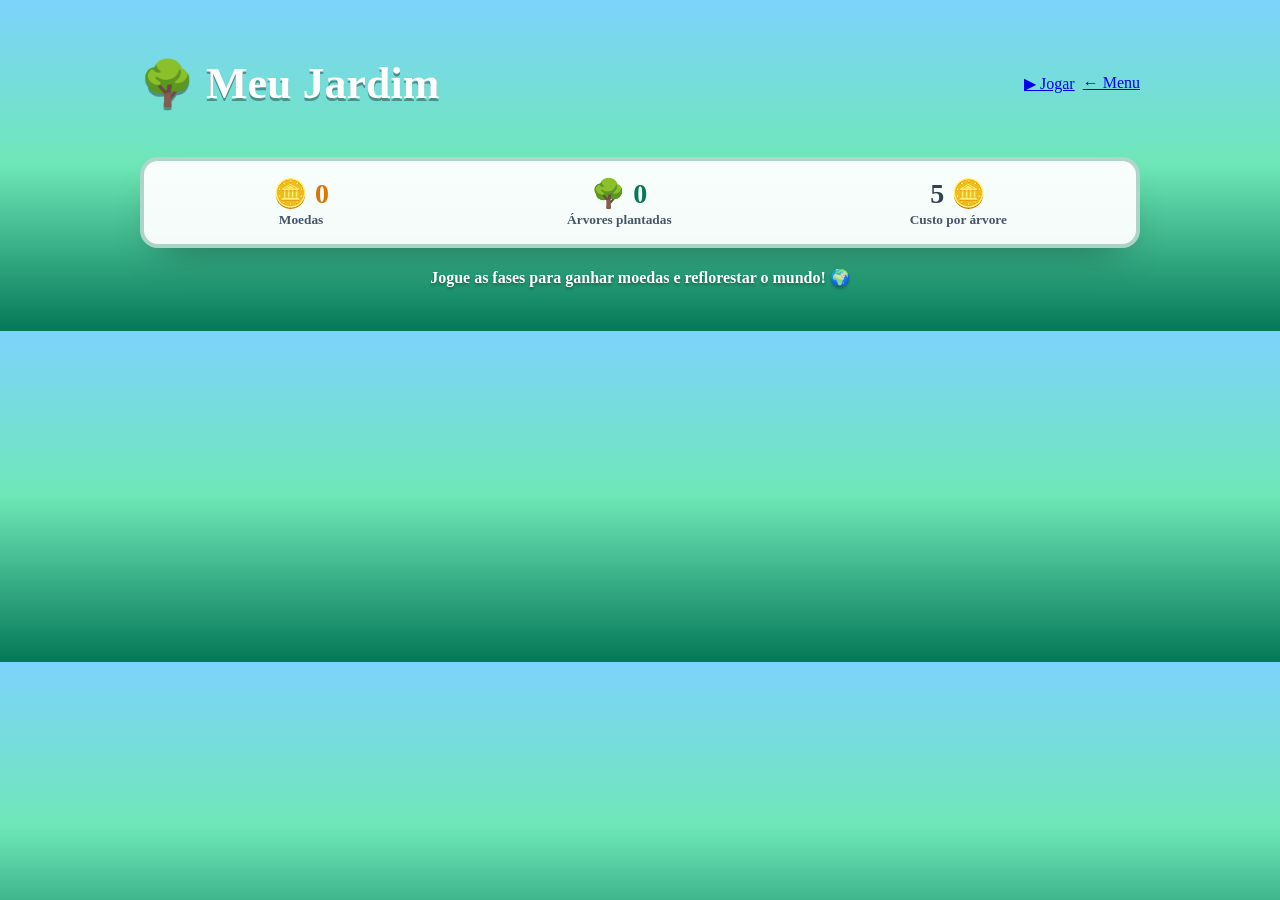
==== index.html @ 271d9156 "odhfxvoine" ====
<!DOCTYPE html>
<html lang="pt-BR">
<head>
  <meta charset="UTF-8" />
  <meta name="viewport" content="width=device-width, initial-scale=1.0" />
  <title>Meu Jardim — Salve o Planeta</title>
  <meta name="description" content="Use suas moedas para plantar árvores e reflorestar o mundo." />
  <link rel="stylesheet" href="style.css" />
  <link rel="stylesheet" href="jardim.css" />
</head>
<body class="jardim-body">
  <main class="jardim-wrap">
    <header class="jardim-header">
      <h1>🌳 Meu Jardim</h1>
      <div class="nav">
        <a class="btn btn-emerald" href="index.html">▶ Jogar</a>
        <a class="btn btn-light" href="index.html">← Menu</a>
      </div>
    </header>

    <section class="stats">
      <div><div class="big-num coin">🪙 <span id="coinsView">0</span></div><small>Moedas</small></div>
      <div><div class="big-num tree">🌳 <span id="treesView">0</span></div><small>Árvores plantadas</small></div>
      <div><div class="big-num cost"><span id="costView">5</span> 🪙</div><small>Custo por árvore</small></div>
    </section>

    <div id="tiers"></div>

    <p class="footer-hint">Jogue as fases para ganhar moedas e reflorestar o mundo! 🌍</p>
  </main>

  <script src="jardim.js"></script>
</body>
</html>
---- style.css ----
.jardim-body {
  background: linear-gradient(to bottom, #7dd3fc 0%, #6ee7b7 50%, #047857 100%);
  align-items: flex-start;
  padding: 20px 12px;
}
.jardim-wrap { width: 100%; max-width: 1000px; margin: 0 auto; }

.jardim-header {
  display: flex; justify-content: space-between; align-items: center;
  flex-wrap: wrap; gap: 10px; margin-bottom: 18px;
}
.jardim-header h1 {
  font-size: clamp(28px, 5vw, 44px); color: #fff;
  text-shadow: 0 3px 0 rgba(0,0,0,.35);
}
.jardim-header .nav { display: flex; gap: 8px; }

.stats {
  background: rgba(255,255,255,.95); color: #1f2937;
  border-radius: 18px; padding: 16px;
  display: flex; flex-wrap: wrap; justify-content: space-around; gap: 12px;
  border: 4px solid rgba(4,120,87,.3);
  box-shadow: 0 20px 40px -20px rgba(0,0,0,.4);
  margin-bottom: 20px; text-align: center;
}
.big-num { font-size: 28px; font-weight: 900; }
.big-num.coin { color: #d97706; }
.big-num.tree { color: #047857; }
.big-num.cost { color: #334155; }
.stats small { font-weight: 700; color: #475569; }

.tier {
  background: rgba(255,255,255,.92); color: #1f2937;
  border-radius: 18px; padding: 16px;
  border: 4px solid rgba(4,120,87,.3);
  box-shadow: 0 18px 36px -20px rgba(0,0,0,.4);
  margin-bottom: 22px;
}
.tier.locked { opacity: .55; }
.tier h2 {
  display: flex; align-items: center; flex-wrap: wrap; gap: 8px;
  font-size: 22px; color: #064e3b;
}
.tier .sub { color: #475569; font-size: 14px; margin-bottom: 12px; }
.tag {
  font-size: 12px; padding: 2px 10px; border-radius: 999px;
  color: #fff; font-weight: 800;
}
.tag.done { background: #059669; }
.tag.lock { background: #64748b; }

.spots {
  display: grid; gap: 14px;
  grid-template-columns: repeat(auto-fit, minmax(260px, 1fr));
}
.spot {
  background: #fff; border-radius: 16px; padding: 12px;
  border: 2px solid rgba(4,120,87,.2);
  box-shadow: 0 6px 14px rgba(0,0,0,.08);
  transition: transform .25s ease;
}
.spot.pulse { transform: scale(1.02); }
.spot-head {
  display: flex; justify-content: space-between; align-items: center;
  margin-bottom: 8px;
}
.spot-head h3 { font-size: 16px; color: #064e3b; }
.spot-head .count { font-size: 12px; font-weight: 800; color: #475569; }

.scene {
  position: relative; border-radius: 12px; padding: 10px;
  min-height: 120px; overflow: hidden;
  display: flex; flex-wrap: wrap; gap: 6px; align-content: flex-end;
}
.scene::before, .scene::after {
  position: absolute; font-size: 18px;
}
.scene::before { content: "☀️"; top: 6px; left: 8px; }
.scene::after { content: "☁️"; top: 4px; right: 10px; opacity: .8; }
.ground {
  position: absolute; bottom: 0; left: 0; right: 0; height: 6px;
  background: rgba(4,120,87,.55);
}
.slot {
  position: relative; z-index: 2; font-size: 28px; line-height: 1;
  opacity: .4; transform: translateY(6px);
  transition: all .5s ease;
}
.slot.grown { opacity: 1; transform: translateY(0); }
.slot.pop { animation: pop .5s ease-out; filter: drop-shadow(0 0 6px #fde047); }
@keyframes pop {
  0% { transform: scale(.3); opacity: 0; }
  60% { transform: scale(1.25); opacity: 1; }
  100% { transform: scale(1); }
}

/* Backgrounds for scenes */
.bg-parque  { background: linear-gradient(to bottom, #d1fae5, #a7f3d0); }
.bg-escola  { background: linear-gradient(to bottom, #e0f2fe, #a7f3d0); }
.bg-rua     { background: linear-gradient(to bottom, #f5f5f4, #a7f3d0); }
.bg-praca   { background: linear-gradient(to bottom, #cffafe, #a7f3d0); }
.bg-pasto   { background: linear-gradient(to bottom, #ffedd5, #a7f3d0); }
.bg-cafezal { background: linear-gradient(to bottom, #fef3c7, #a7f3d0); }
.bg-campo   { background: linear-gradient(to bottom, #fef9c3, #a7f3d0); }
.bg-igarape { background: linear-gradient(to bottom, #ccfbf1, #6ee7b7); }
.bg-mata    { background: linear-gradient(to bottom, #bbf7d0, #34d399); }
.bg-clareira{ background: linear-gradient(to bottom, #ecfccb, #6ee7b7); }
.bg-savana  { background: linear-gradient(to bottom, #fef08a, #6ee7b7); }
.bg-artico  { background: linear-gradient(to bottom, #bae6fd, #a7f3d0); }
.bg-ilha    { background: linear-gradient(to bottom, #a5f3fc, #6ee7b7); }
.bg-montanha{ background: linear-gradient(to bottom, #e7e5e4, #6ee7b7); }

.plant-btn {
  margin-top: 10px; width: 100%;
  background: #059669; color: #fff; border: none; cursor: pointer;
  font-weight: 800; padding: 10px; border-radius: 999px;
  box-shadow: 0 4px 10px rgba(0,0,0,.2);
  transition: transform .1s ease, filter .15s ease;
}
.plant-btn:hover:not(:disabled) { filter: brightness(1.08); }
.plant-btn:active:not(:disabled) { transform: translateY(1px); }
.plant-btn:disabled { background: #cbd5e1; color: #475569; cursor: not-allowed; }

.footer-hint {
  text-align: center; color: #fff; font-weight: 700;
  text-shadow: 0 2px 3px rgba(0,0,0,.3); margin-top: 16px;
}
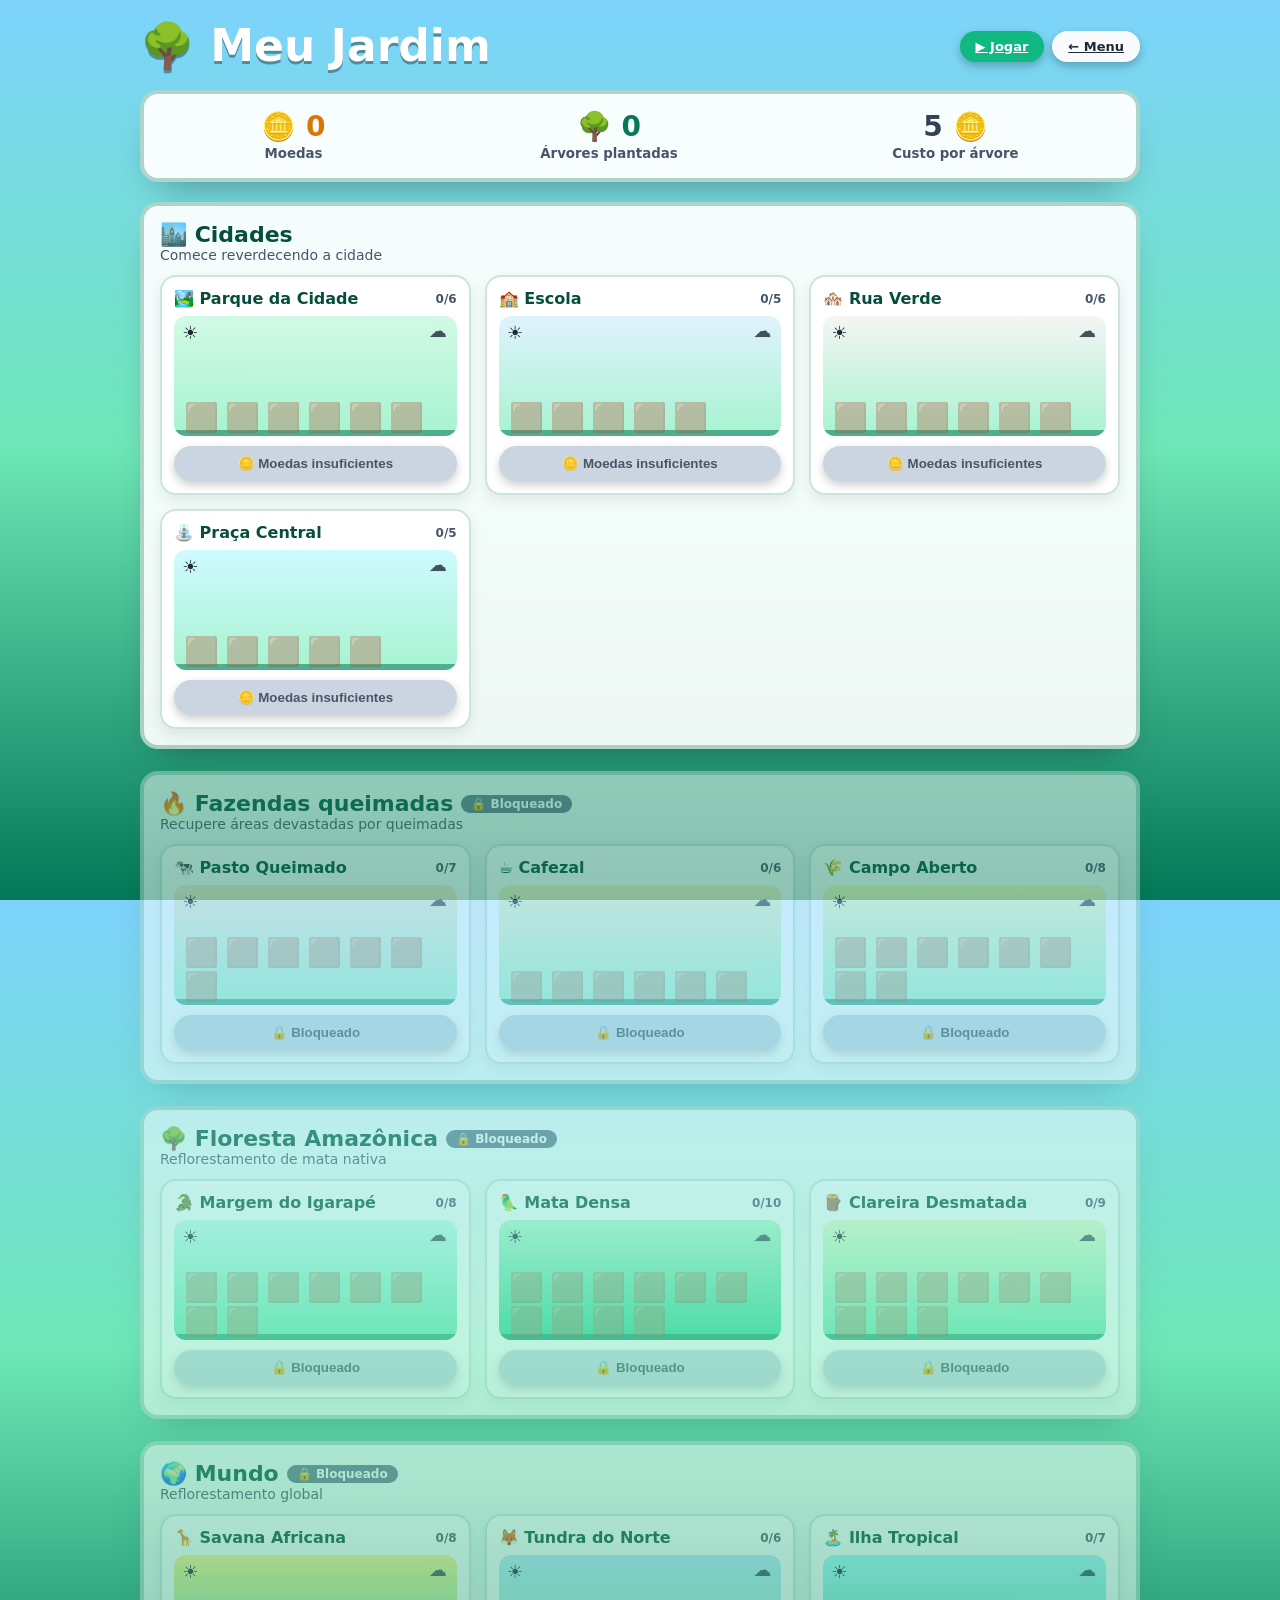
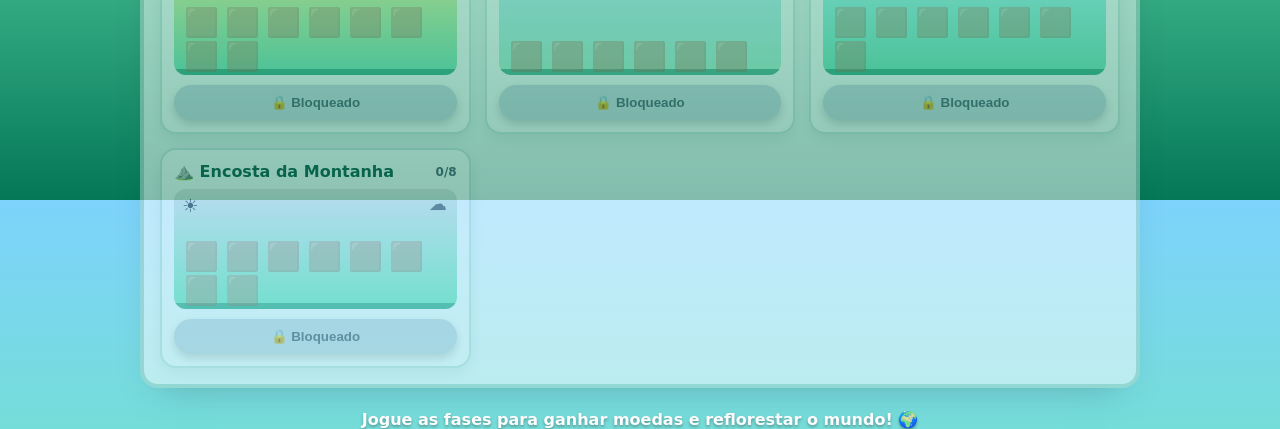
==== commit efddbe62: "skljebv" ====
--- a/index.html
+++ b/index.html
@@ -14,7 +14,7 @@
       <h1>🌳 Meu Jardim</h1>
       <div class="nav">
         <a class="btn btn-emerald" href="index.html">▶ Jogar</a>
-        <a class="btn btn-light" href="index.html">← Menu</a>
+        <a class="btn btn-light" href="index2.html">← Menu</a>
       </div>
     </header>
 
--- a/style.css
+++ b/style.css
@@ -1,127 +1,120 @@
-.jardim-body {
-  background: linear-gradient(to bottom, #7dd3fc 0%, #6ee7b7 50%, #047857 100%);
-  align-items: flex-start;
-  padding: 20px 12px;
-}
-.jardim-wrap { width: 100%; max-width: 1000px; margin: 0 auto; }
-
-.jardim-header {
-  display: flex; justify-content: space-between; align-items: center;
-  flex-wrap: wrap; gap: 10px; margin-bottom: 18px;
-}
-.jardim-header h1 {
-  font-size: clamp(28px, 5vw, 44px); color: #fff;
-  text-shadow: 0 3px 0 rgba(0,0,0,.35);
-}
-.jardim-header .nav { display: flex; gap: 8px; }
-
-.stats {
-  background: rgba(255,255,255,.95); color: #1f2937;
-  border-radius: 18px; padding: 16px;
-  display: flex; flex-wrap: wrap; justify-content: space-around; gap: 12px;
-  border: 4px solid rgba(4,120,87,.3);
-  box-shadow: 0 20px 40px -20px rgba(0,0,0,.4);
-  margin-bottom: 20px; text-align: center;
-}
-.big-num { font-size: 28px; font-weight: 900; }
-.big-num.coin { color: #d97706; }
-.big-num.tree { color: #047857; }
-.big-num.cost { color: #334155; }
-.stats small { font-weight: 700; color: #475569; }
-
-.tier {
-  background: rgba(255,255,255,.92); color: #1f2937;
-  border-radius: 18px; padding: 16px;
-  border: 4px solid rgba(4,120,87,.3);
-  box-shadow: 0 18px 36px -20px rgba(0,0,0,.4);
-  margin-bottom: 22px;
-}
-.tier.locked { opacity: .55; }
-.tier h2 {
-  display: flex; align-items: center; flex-wrap: wrap; gap: 8px;
-  font-size: 22px; color: #064e3b;
-}
-.tier .sub { color: #475569; font-size: 14px; margin-bottom: 12px; }
-.tag {
-  font-size: 12px; padding: 2px 10px; border-radius: 999px;
-  color: #fff; font-weight: 800;
-}
-.tag.done { background: #059669; }
-.tag.lock { background: #64748b; }
-
-.spots {
-  display: grid; gap: 14px;
-  grid-template-columns: repeat(auto-fit, minmax(260px, 1fr));
-}
-.spot {
-  background: #fff; border-radius: 16px; padding: 12px;
-  border: 2px solid rgba(4,120,87,.2);
-  box-shadow: 0 6px 14px rgba(0,0,0,.08);
-  transition: transform .25s ease;
-}
-.spot.pulse { transform: scale(1.02); }
-.spot-head {
-  display: flex; justify-content: space-between; align-items: center;
-  margin-bottom: 8px;
-}
-.spot-head h3 { font-size: 16px; color: #064e3b; }
-.spot-head .count { font-size: 12px; font-weight: 800; color: #475569; }
-
-.scene {
-  position: relative; border-radius: 12px; padding: 10px;
-  min-height: 120px; overflow: hidden;
-  display: flex; flex-wrap: wrap; gap: 6px; align-content: flex-end;
-}
-.scene::before, .scene::after {
-  position: absolute; font-size: 18px;
-}
-.scene::before { content: "☀️"; top: 6px; left: 8px; }
-.scene::after { content: "☁️"; top: 4px; right: 10px; opacity: .8; }
-.ground {
-  position: absolute; bottom: 0; left: 0; right: 0; height: 6px;
-  background: rgba(4,120,87,.55);
-}
-.slot {
-  position: relative; z-index: 2; font-size: 28px; line-height: 1;
-  opacity: .4; transform: translateY(6px);
-  transition: all .5s ease;
-}
-.slot.grown { opacity: 1; transform: translateY(0); }
-.slot.pop { animation: pop .5s ease-out; filter: drop-shadow(0 0 6px #fde047); }
-@keyframes pop {
-  0% { transform: scale(.3); opacity: 0; }
-  60% { transform: scale(1.25); opacity: 1; }
-  100% { transform: scale(1); }
+* { box-sizing: border-box; margin: 0; padding: 0; }
+html, body { height: 100%; }
+body {
+  font-family: ui-sans-serif, system-ui, -apple-system, "Segoe UI", Roboto, sans-serif;
+  background: #0f172a;
+  color: #fff;
+  min-height: 100vh;
+  display: flex;
+  align-items: center;
+  justify-content: center;
+  padding: 12px;
 }
 
-/* Backgrounds for scenes */
-.bg-parque  { background: linear-gradient(to bottom, #d1fae5, #a7f3d0); }
-.bg-escola  { background: linear-gradient(to bottom, #e0f2fe, #a7f3d0); }
-.bg-rua     { background: linear-gradient(to bottom, #f5f5f4, #a7f3d0); }
-.bg-praca   { background: linear-gradient(to bottom, #cffafe, #a7f3d0); }
-.bg-pasto   { background: linear-gradient(to bottom, #ffedd5, #a7f3d0); }
-.bg-cafezal { background: linear-gradient(to bottom, #fef3c7, #a7f3d0); }
-.bg-campo   { background: linear-gradient(to bottom, #fef9c3, #a7f3d0); }
-.bg-igarape { background: linear-gradient(to bottom, #ccfbf1, #6ee7b7); }
-.bg-mata    { background: linear-gradient(to bottom, #bbf7d0, #34d399); }
-.bg-clareira{ background: linear-gradient(to bottom, #ecfccb, #6ee7b7); }
-.bg-savana  { background: linear-gradient(to bottom, #fef08a, #6ee7b7); }
-.bg-artico  { background: linear-gradient(to bottom, #bae6fd, #a7f3d0); }
-.bg-ilha    { background: linear-gradient(to bottom, #a5f3fc, #6ee7b7); }
-.bg-montanha{ background: linear-gradient(to bottom, #e7e5e4, #6ee7b7); }
+.game-wrap { width: 100%; max-width: 1000px; }
 
-.plant-btn {
-  margin-top: 10px; width: 100%;
-  background: #059669; color: #fff; border: none; cursor: pointer;
-  font-weight: 800; padding: 10px; border-radius: 999px;
-  box-shadow: 0 4px 10px rgba(0,0,0,.2);
+.game-frame {
+  position: relative;
+  border-radius: 18px;
+  overflow: hidden;
+  box-shadow: 0 30px 60px -20px rgba(0,0,0,.6);
+  border: 4px solid #1e293b;
+  background: #87ceeb;
+}
+
+/* HUD */
+.hud {
+  position: absolute; top: 0; left: 0; right: 0; z-index: 20;
+  display: flex; flex-wrap: wrap; justify-content: space-between; align-items: center;
+  gap: 8px; padding: 12px 14px;
+  background: linear-gradient(to bottom, rgba(0,0,0,.55), transparent);
+}
+.hud-left, .hud-right { display: flex; flex-wrap: wrap; gap: 6px; align-items: center; }
+
+.pill {
+  background: rgba(0,0,0,.55); color: #fff; font-weight: 800;
+  padding: 6px 14px; border-radius: 999px;
+  font-size: 15px; letter-spacing: .3px;
+  text-shadow: 0 1px 2px rgba(0,0,0,.6);
+}
+
+.btn {
+  border: none; cursor: pointer; font-weight: 800;
+  padding: 8px 16px; border-radius: 999px; font-size: 13px;
+  box-shadow: 0 4px 10px rgba(0,0,0,.25);
   transition: transform .1s ease, filter .15s ease;
 }
-.plant-btn:hover:not(:disabled) { filter: brightness(1.08); }
-.plant-btn:active:not(:disabled) { transform: translateY(1px); }
-.plant-btn:disabled { background: #cbd5e1; color: #475569; cursor: not-allowed; }
+.btn:hover { filter: brightness(1.08); }
+.btn:active { transform: translateY(1px); }
+.btn-amber { background: #fbbf24; color: #1f2937; }
+.btn-light { background: #f8fafc; color: #1f2937; }
+.btn-emerald { background: #10b981; color: #fff; }
+.btn-orange { background: #f97316; color: #fff; }
+.btn-lime { background: #84cc16; color: #fff; }
+.big { padding: 14px 28px; font-size: 16px; }
 
-.footer-hint {
-  text-align: center; color: #fff; font-weight: 700;
-  text-shadow: 0 2px 3px rgba(0,0,0,.3); margin-top: 16px;
+/* Goal pill */
+.goal-pill {
+  position: absolute; top: 64px; left: 50%; transform: translateX(-50%);
+  z-index: 20;
+  background: rgba(255,255,255,.92);
+  color: #064e3b; font-weight: 800; font-size: 14px;
+  padding: 6px 16px; border-radius: 999px;
+  box-shadow: 0 4px 10px rgba(0,0,0,.2);
+}
+
+/* Canvas */
+canvas#game {
+  display: block;
+  width: 100%;
+  height: auto;
+  touch-action: none;
+  user-select: none;
+  cursor: pointer;
+}
+
+/* Overlay screens */
+.overlay {
+  position: absolute; inset: 0; z-index: 30;
+  background: rgba(0,0,0,.6);
+  display: flex; align-items: center; justify-content: center;
+  padding: 16px;
+  animation: fadeIn .2s ease;
+}
+.overlay.hidden { display: none; }
+
+.card {
+  background: #fff; color: #1f2937;
+  border-radius: 18px; padding: 28px 26px;
+  max-width: 460px; width: 100%;
+  text-align: center;
+  border: 4px solid #10b981;
+  box-shadow: 0 30px 60px -20px rgba(0,0,0,.5);
+  animation: pop .25s ease;
+}
+.card h1 { font-size: 28px; margin-bottom: 6px; color: #047857; }
+.card h2 { font-size: 22px; margin-bottom: 10px; }
+.card h3 { margin: 14px 0 8px; color: #065f46; }
+.card p { margin-bottom: 12px; line-height: 1.45; }
+.card .sub { color: #4b5563; font-size: 14px; margin-bottom: 14px; }
+.card .how { text-align: left; margin: 0 0 18px 18px; line-height: 1.65; font-size: 14px; }
+.card .how li { margin-bottom: 4px; }
+.card .actions { display: flex; gap: 8px; justify-content: center; flex-wrap: wrap; }
+
+.hint {
+  text-align: center; color: rgba(255,255,255,.6);
+  font-size: 12px; margin-top: 10px;
+}
+
+@keyframes fadeIn { from { opacity: 0; } to { opacity: 1; } }
+@keyframes pop {
+  from { transform: scale(.85); opacity: 0; }
+  to   { transform: scale(1); opacity: 1; }
+}
+
+@media (max-width: 520px) {
+  .pill { font-size: 12px; padding: 4px 10px; }
+  .btn { padding: 6px 12px; font-size: 12px; }
+  .goal-pill { font-size: 12px; top: 58px; }
+  .card h1 { font-size: 22px; }
 }
--- a/jardim.css
+++ b/jardim.css
@@ -0,0 +1,127 @@
+.jardim-body {
+  background: linear-gradient(to bottom, #7dd3fc 0%, #6ee7b7 50%, #047857 100%);
+  align-items: flex-start;
+  padding: 20px 12px;
+}
+.jardim-wrap { width: 100%; max-width: 1000px; margin: 0 auto; }
+
+.jardim-header {
+  display: flex; justify-content: space-between; align-items: center;
+  flex-wrap: wrap; gap: 10px; margin-bottom: 18px;
+}
+.jardim-header h1 {
+  font-size: clamp(28px, 5vw, 44px); color: #fff;
+  text-shadow: 0 3px 0 rgba(0,0,0,.35);
+}
+.jardim-header .nav { display: flex; gap: 8px; }
+
+.stats {
+  background: rgba(255,255,255,.95); color: #1f2937;
+  border-radius: 18px; padding: 16px;
+  display: flex; flex-wrap: wrap; justify-content: space-around; gap: 12px;
+  border: 4px solid rgba(4,120,87,.3);
+  box-shadow: 0 20px 40px -20px rgba(0,0,0,.4);
+  margin-bottom: 20px; text-align: center;
+}
+.big-num { font-size: 28px; font-weight: 900; }
+.big-num.coin { color: #d97706; }
+.big-num.tree { color: #047857; }
+.big-num.cost { color: #334155; }
+.stats small { font-weight: 700; color: #475569; }
+
+.tier {
+  background: rgba(255,255,255,.92); color: #1f2937;
+  border-radius: 18px; padding: 16px;
+  border: 4px solid rgba(4,120,87,.3);
+  box-shadow: 0 18px 36px -20px rgba(0,0,0,.4);
+  margin-bottom: 22px;
+}
+.tier.locked { opacity: .55; }
+.tier h2 {
+  display: flex; align-items: center; flex-wrap: wrap; gap: 8px;
+  font-size: 22px; color: #064e3b;
+}
+.tier .sub { color: #475569; font-size: 14px; margin-bottom: 12px; }
+.tag {
+  font-size: 12px; padding: 2px 10px; border-radius: 999px;
+  color: #fff; font-weight: 800;
+}
+.tag.done { background: #059669; }
+.tag.lock { background: #64748b; }
+
+.spots {
+  display: grid; gap: 14px;
+  grid-template-columns: repeat(auto-fit, minmax(260px, 1fr));
+}
+.spot {
+  background: #fff; border-radius: 16px; padding: 12px;
+  border: 2px solid rgba(4,120,87,.2);
+  box-shadow: 0 6px 14px rgba(0,0,0,.08);
+  transition: transform .25s ease;
+}
+.spot.pulse { transform: scale(1.02); }
+.spot-head {
+  display: flex; justify-content: space-between; align-items: center;
+  margin-bottom: 8px;
+}
+.spot-head h3 { font-size: 16px; color: #064e3b; }
+.spot-head .count { font-size: 12px; font-weight: 800; color: #475569; }
+
+.scene {
+  position: relative; border-radius: 12px; padding: 10px;
+  min-height: 120px; overflow: hidden;
+  display: flex; flex-wrap: wrap; gap: 6px; align-content: flex-end;
+}
+.scene::before, .scene::after {
+  position: absolute; font-size: 18px;
+}
+.scene::before { content: "☀️"; top: 6px; left: 8px; }
+.scene::after { content: "☁️"; top: 4px; right: 10px; opacity: .8; }
+.ground {
+  position: absolute; bottom: 0; left: 0; right: 0; height: 6px;
+  background: rgba(4,120,87,.55);
+}
+.slot {
+  position: relative; z-index: 2; font-size: 28px; line-height: 1;
+  opacity: .4; transform: translateY(6px);
+  transition: all .5s ease;
+}
+.slot.grown { opacity: 1; transform: translateY(0); }
+.slot.pop { animation: pop .5s ease-out; filter: drop-shadow(0 0 6px #fde047); }
+@keyframes pop {
+  0% { transform: scale(.3); opacity: 0; }
+  60% { transform: scale(1.25); opacity: 1; }
+  100% { transform: scale(1); }
+}
+
+/* Backgrounds for scenes */
+.bg-parque  { background: linear-gradient(to bottom, #d1fae5, #a7f3d0); }
+.bg-escola  { background: linear-gradient(to bottom, #e0f2fe, #a7f3d0); }
+.bg-rua     { background: linear-gradient(to bottom, #f5f5f4, #a7f3d0); }
+.bg-praca   { background: linear-gradient(to bottom, #cffafe, #a7f3d0); }
+.bg-pasto   { background: linear-gradient(to bottom, #ffedd5, #a7f3d0); }
+.bg-cafezal { background: linear-gradient(to bottom, #fef3c7, #a7f3d0); }
+.bg-campo   { background: linear-gradient(to bottom, #fef9c3, #a7f3d0); }
+.bg-igarape { background: linear-gradient(to bottom, #ccfbf1, #6ee7b7); }
+.bg-mata    { background: linear-gradient(to bottom, #bbf7d0, #34d399); }
+.bg-clareira{ background: linear-gradient(to bottom, #ecfccb, #6ee7b7); }
+.bg-savana  { background: linear-gradient(to bottom, #fef08a, #6ee7b7); }
+.bg-artico  { background: linear-gradient(to bottom, #bae6fd, #a7f3d0); }
+.bg-ilha    { background: linear-gradient(to bottom, #a5f3fc, #6ee7b7); }
+.bg-montanha{ background: linear-gradient(to bottom, #e7e5e4, #6ee7b7); }
+
+.plant-btn {
+  margin-top: 10px; width: 100%;
+  background: #059669; color: #fff; border: none; cursor: pointer;
+  font-weight: 800; padding: 10px; border-radius: 999px;
+  box-shadow: 0 4px 10px rgba(0,0,0,.2);
+  transition: transform .1s ease, filter .15s ease;
+}
+.plant-btn:hover:not(:disabled) { filter: brightness(1.08); }
+.plant-btn:active:not(:disabled) { transform: translateY(1px); }
+.plant-btn:disabled { background: #cbd5e1; color: #475569; cursor: not-allowed; }
+
+.footer-hint {
+  text-align: center; color: #fff; font-weight: 700;
+  text-shadow: 0 2px 3px rgba(0,0,0,.3); margin-top: 16px;
+}
